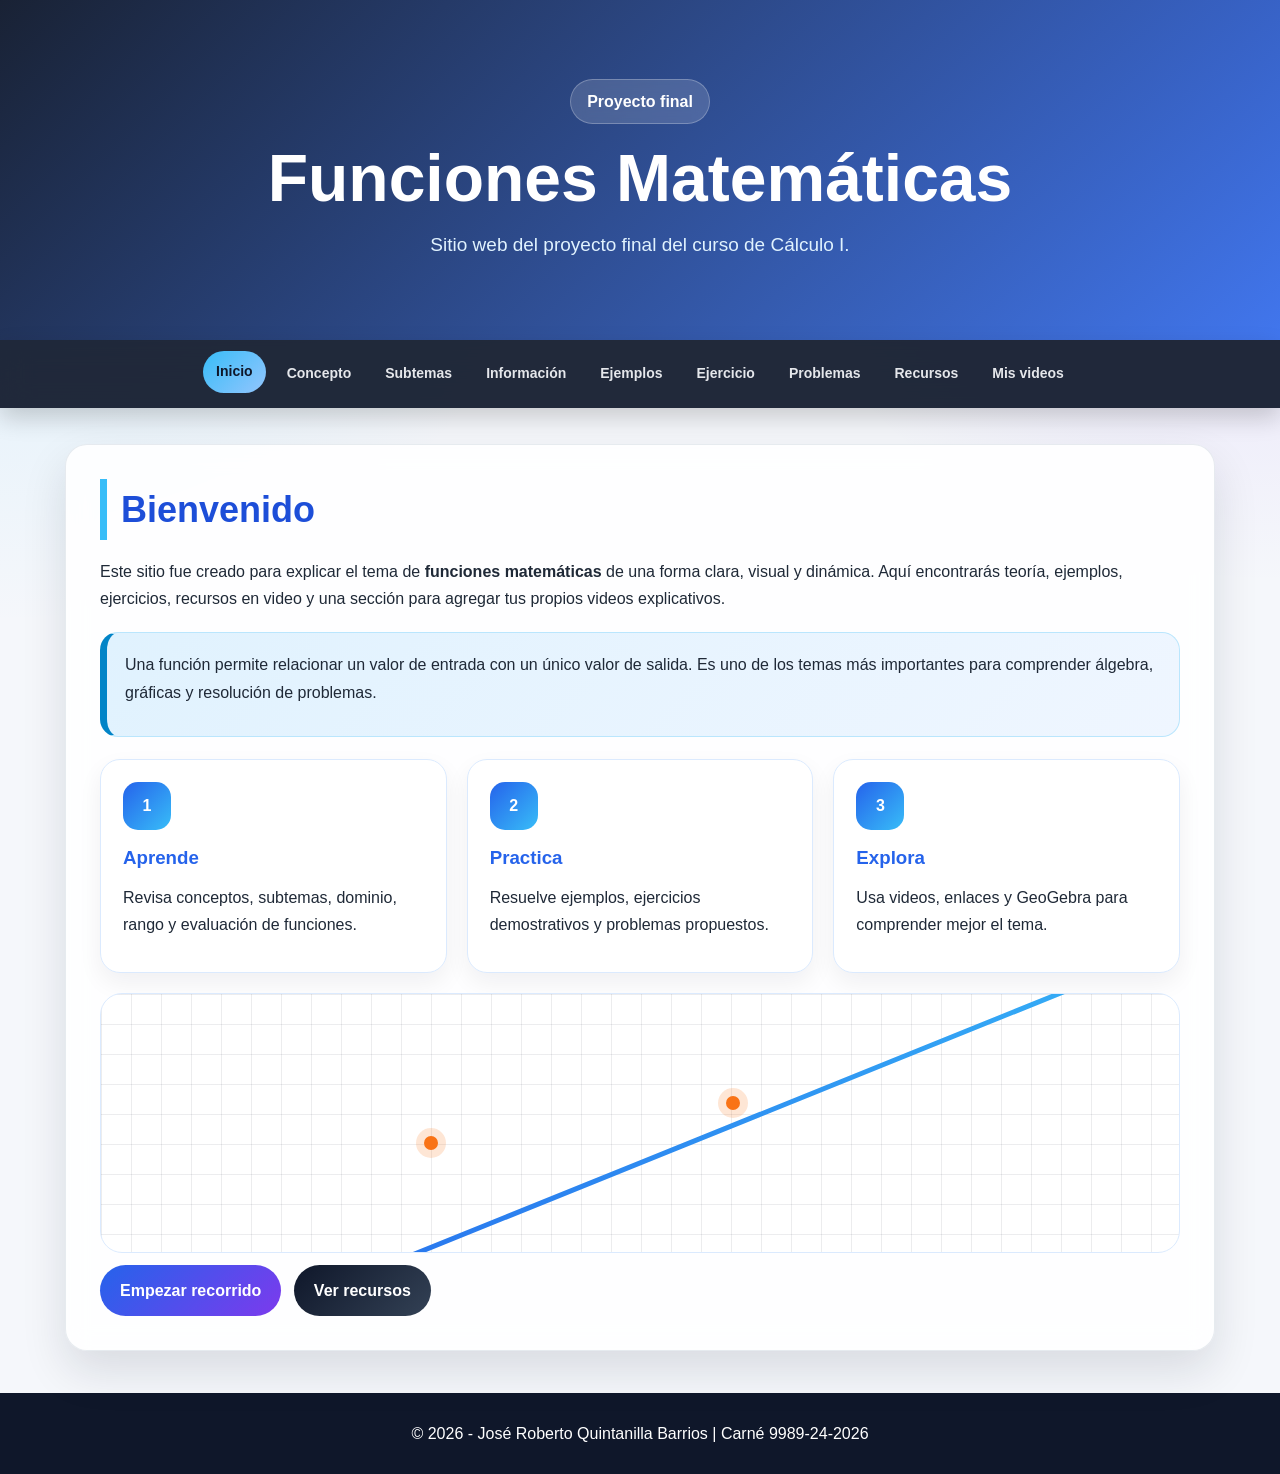
==== index.html @ 006b3ef7 "Add files via upload" ====
<!DOCTYPE html>
<html lang="es">
<head>
  <meta charset="UTF-8">
  <meta name="viewport" content="width=device-width, initial-scale=1.0">
  <title>Funciones Matemáticas</title>
  <link rel="stylesheet" href="style.css">
</head>
<body>

<header class="hero">
  <div class="hero-content">
    <span class="badge">Proyecto final</span>
    <h1>Funciones Matemáticas</h1>
    <p>Sitio web del proyecto final del curso de Cálculo I.</p>
  </div>
</header>


<nav class="navbar">
  <div class="nav-container">
    <a class="active" href="index.html">Inicio</a>
    <a href="concepto.html">Concepto</a>
    <a href="subtemas.html">Subtemas</a>
    <a href="informacion.html">Información</a>
    <a href="ejemplos.html">Ejemplos</a>
    <a href="ejercicio.html">Ejercicio</a>
    <a href="problemas.html">Problemas</a>
    <a href="recursos.html">Recursos</a>
    <a href="mis-videos.html">Mis videos</a>
  </div>
</nav>


<main class="container">

<section class="page-card">
  <h2>Bienvenido</h2>
  <p>
    Este sitio fue creado para explicar el tema de <strong>funciones matemáticas</strong> de una forma clara,
    visual y dinámica. Aquí encontrarás teoría, ejemplos, ejercicios, recursos en video y una sección
    para agregar tus propios videos explicativos.
  </p>

  <div class="highlight float-animation">
    <p>
      Una función permite relacionar un valor de entrada con un único valor de salida.
      Es uno de los temas más importantes para comprender álgebra, gráficas y resolución de problemas.
    </p>
  </div>

  <div class="grid">
    <div class="card">
      <div class="icon">1</div>
      <h3>Aprende</h3>
      <p>Revisa conceptos, subtemas, dominio, rango y evaluación de funciones.</p>
    </div>
    <div class="card">
      <div class="icon">2</div>
      <h3>Practica</h3>
      <p>Resuelve ejemplos, ejercicios demostrativos y problemas propuestos.</p>
    </div>
    <div class="card">
      <div class="icon">3</div>
      <h3>Explora</h3>
      <p>Usa videos, enlaces y GeoGebra para comprender mejor el tema.</p>
    </div>
  </div>

  <div class="graph-card">
    <div class="line"></div>
    <div class="point p1"></div>
    <div class="point p2"></div>
  </div>

  <a href="concepto.html" class="btn">Empezar recorrido</a>
  <a href="recursos.html" class="btn btn-secondary">Ver recursos</a>
</section>

</main>

<footer>
  <p>&copy; 2026 - José Roberto Quintanilla Barrios | Carné 9989-24-2026</p>
</footer>

<script src="script.js"></script>
</body>
</html>
---- style.css ----
:root{
  --bg:#f5f7fb;
  --dark:#0f172a;
  --dark-2:#111827;
  --text:#1f2937;
  --muted:#64748b;
  --primary:#2563eb;
  --primary-2:#1d4ed8;
  --cyan:#38bdf8;
  --purple:#7c3aed;
  --green:#10b981;
  --orange:#f97316;
  --red:#ef4444;
  --white:#ffffff;
  --card:#ffffff;
  --soft:#eef6ff;
  --shadow:0 20px 45px rgba(15,23,42,.12);
  --radius:22px;
}

*{margin:0;padding:0;box-sizing:border-box}

html{scroll-behavior:smooth}

body{
  font-family: "Segoe UI", Arial, sans-serif;
  background:
    radial-gradient(circle at top left, rgba(56,189,248,.18), transparent 32%),
    radial-gradient(circle at top right, rgba(124,58,237,.16), transparent 30%),
    var(--bg);
  color:var(--text);
  line-height:1.7;
}

a{color:inherit}

.hero{
  min-height:340px;
  display:grid;
  place-items:center;
  text-align:center;
  padding:70px 20px;
  color:var(--white);
  background:
    linear-gradient(135deg, rgba(15,23,42,.95), rgba(37,99,235,.86)),
    url("https://images.unsplash.com/photo-1635070041078-e363dbe005cb?auto=format&fit=crop&w=1600&q=80");
  background-size:cover;
  background-position:center;
}

.hero-content{
  max-width:950px;
  animation:fadeDown .9s ease;
}

.badge{
  display:inline-block;
  background:rgba(255,255,255,.15);
  border:1px solid rgba(255,255,255,.25);
  padding:8px 16px;
  border-radius:999px;
  margin-bottom:18px;
  backdrop-filter:blur(8px);
  font-weight:700;
}

.hero h1{
  font-size:clamp(34px, 6vw, 66px);
  line-height:1.1;
  margin-bottom:14px;
}

.hero p{
  font-size:19px;
  color:#e0f2fe;
  max-width:760px;
  margin:auto;
}

.navbar{
  position:sticky;
  top:0;
  z-index:100;
  background:rgba(15,23,42,.92);
  backdrop-filter:blur(14px);
  box-shadow:0 10px 25px rgba(0,0,0,.18);
}

.nav-container{
  max-width:1200px;
  margin:auto;
  display:flex;
  flex-wrap:wrap;
  justify-content:center;
  gap:8px;
  padding:13px;
}

.navbar a{
  text-decoration:none;
  color:#e5e7eb;
  font-weight:700;
  font-size:14px;
  padding:9px 13px;
  border-radius:999px;
  transition:.25s;
}

.navbar a:hover,.navbar a.active{
  background:linear-gradient(135deg,var(--cyan),#93c5fd);
  color:var(--dark);
  transform:translateY(-2px);
}

.container{
  width:92%;
  max-width:1150px;
  margin:36px auto;
}

.page-card{
  background:rgba(255,255,255,.88);
  backdrop-filter:blur(12px);
  border:1px solid rgba(148,163,184,.22);
  border-radius:var(--radius);
  padding:34px;
  box-shadow:var(--shadow);
  animation:fadeUp .8s ease;
}

.page-card h2{
  color:var(--primary-2);
  font-size:clamp(26px, 4vw, 36px);
  margin-bottom:18px;
  border-left:7px solid var(--cyan);
  padding-left:14px;
}

.page-card h3{
  color:var(--dark);
  margin:24px 0 10px;
}

.page-card p{margin-bottom:12px}
ul,ol{margin:12px 0 0 26px}
li{margin-bottom:8px}

.highlight{
  background:linear-gradient(135deg,#e0f2fe,#eff6ff);
  border:1px solid #bae6fd;
  border-left:7px solid #0284c7;
  border-radius:18px;
  padding:18px;
  margin:20px 0;
}

.formula{
  background:linear-gradient(135deg,#eef2ff,#dbeafe);
  color:#1e3a8a;
  border:1px solid #bfdbfe;
  border-radius:18px;
  padding:18px;
  margin:18px 0;
  text-align:center;
  font-size:23px;
  font-weight:900;
  letter-spacing:.3px;
}

.grid{
  display:grid;
  grid-template-columns:repeat(auto-fit,minmax(235px,1fr));
  gap:20px;
  margin-top:22px;
}

.card{
  background:var(--card);
  border:1px solid #dbeafe;
  border-radius:20px;
  padding:22px;
  box-shadow:0 10px 25px rgba(15,23,42,.06);
  transition:.28s;
}

.card:hover{
  transform:translateY(-8px) scale(1.01);
  box-shadow:var(--shadow);
}

.card h3{color:var(--primary);margin-top:0}

.icon{
  width:48px;
  height:48px;
  display:grid;
  place-items:center;
  border-radius:15px;
  background:linear-gradient(135deg,var(--primary),var(--cyan));
  color:white;
  font-weight:900;
  margin-bottom:12px;
}

.table-container{overflow-x:auto;margin-top:18px}

table{
  width:100%;
  border-collapse:collapse;
  background:var(--white);
  border-radius:14px;
  overflow:hidden;
}

th,td{
  border:1px solid #cbd5e1;
  padding:13px;
  text-align:left;
}

th{background:var(--primary);color:white}
tr:nth-child(even){background:#f8fafc}

.example-box{
  background:#ecfdf5;
  border-left:7px solid var(--green);
  border-radius:18px;
  padding:20px;
  margin-top:20px;
}

.problem-box{
  background:#fff7ed;
  border-left:7px solid var(--orange);
  border-radius:18px;
  padding:20px;
  margin-top:20px;
}

.steps{margin-top:20px}

.step{
  background:#f8fafc;
  border-left:6px solid var(--primary);
  border-radius:16px;
  padding:18px;
  margin-bottom:15px;
  transition:.25s;
}

.step:hover{transform:translateX(5px);box-shadow:0 12px 25px rgba(15,23,42,.08)}

.btn{
  display:inline-block;
  background:linear-gradient(135deg,var(--primary),var(--purple));
  color:white;
  padding:12px 20px;
  border-radius:999px;
  text-decoration:none;
  font-weight:800;
  margin:12px 8px 0 0;
  border:none;
  cursor:pointer;
  transition:.25s;
}

.btn:hover{transform:translateY(-3px);box-shadow:0 12px 26px rgba(37,99,235,.25)}
.btn-secondary{background:linear-gradient(135deg,var(--dark),#334155)}
.btn-green{background:linear-gradient(135deg,var(--green),#059669)}
.btn-orange{background:linear-gradient(135deg,var(--orange),#ea580c)}

.video-grid{
  display:grid;
  grid-template-columns:repeat(auto-fit,minmax(280px,1fr));
  gap:20px;
  margin-top:22px;
}

.video-card{
  background:white;
  border-radius:20px;
  overflow:hidden;
  border:1px solid #dbeafe;
  box-shadow:0 12px 25px rgba(15,23,42,.08);
  transition:.25s;
}

.video-card:hover{transform:translateY(-7px)}

.video-thumb{
  height:155px;
  background:linear-gradient(135deg,#1d4ed8,#38bdf8);
  display:grid;
  place-items:center;
  color:white;
  font-size:44px;
  font-weight:900;
}

.video-card-content{padding:18px}
.video-card-content h3{margin-top:0;color:var(--primary)}

.upload-box{
  border:2px dashed #60a5fa;
  background:#eff6ff;
  border-radius:22px;
  padding:26px;
  text-align:center;
  margin-top:20px;
}

input[type="file"]{
  margin-top:15px;
  padding:12px;
  background:white;
  border-radius:12px;
  width:100%;
  max-width:460px;
}

.video-preview{
  margin-top:22px;
  display:none;
}

.video-preview video{
  width:100%;
  max-height:430px;
  border-radius:20px;
  box-shadow:var(--shadow);
  background:#000;
}

.carousel{
  margin-top:24px;
  position:relative;
  overflow:hidden;
  border-radius:24px;
  box-shadow:var(--shadow);
  background:white;
}

.carousel-track{
  display:flex;
  transition:transform .45s ease;
}

.slide{
  min-width:100%;
  padding:34px;
  min-height:280px;
  display:grid;
  align-items:center;
  background:
    linear-gradient(135deg,rgba(37,99,235,.92),rgba(124,58,237,.88)),
    radial-gradient(circle at top right,rgba(56,189,248,.45),transparent 32%);
  color:white;
}

.slide h3{
  color:white;
  font-size:30px;
  margin-bottom:10px;
}

.slide .formula{
  background:rgba(255,255,255,.18);
  color:white;
  border:1px solid rgba(255,255,255,.25);
}

.carousel-controls{
  display:flex;
  justify-content:space-between;
  gap:10px;
  padding:14px;
  background:white;
}

.carousel-controls button{
  border:0;
  border-radius:999px;
  padding:10px 16px;
  color:white;
  background:var(--dark);
  cursor:pointer;
  font-weight:800;
}

.quiz-box{
  background:#f8fafc;
  border-radius:20px;
  padding:22px;
  border:1px solid #dbeafe;
  margin-top:20px;
}

.option{
  display:block;
  width:100%;
  text-align:left;
  margin:10px 0;
  padding:13px 15px;
  border-radius:14px;
  border:1px solid #cbd5e1;
  background:white;
  cursor:pointer;
  font-weight:700;
  transition:.2s;
}

.option:hover{background:#e0f2fe}
.feedback{font-weight:900;margin-top:14px}

.graph-card{
  height:260px;
  background:
    linear-gradient(90deg,rgba(15,23,42,.08) 1px,transparent 1px),
    linear-gradient(rgba(15,23,42,.08) 1px,transparent 1px),
    white;
  background-size:30px 30px;
  border-radius:22px;
  border:1px solid #dbeafe;
  margin-top:20px;
  position:relative;
  overflow:hidden;
}

.line{
  position:absolute;
  width:120%;
  height:5px;
  background:linear-gradient(90deg,var(--primary),var(--cyan));
  transform:rotate(-22deg);
  left:-30px;
  top:135px;
  border-radius:999px;
  animation:drawLine 1.2s ease;
}

.point{
  position:absolute;
  width:14px;
  height:14px;
  background:var(--orange);
  border-radius:50%;
  box-shadow:0 0 0 8px rgba(249,115,22,.18);
  animation:pulse 1.6s infinite;
}

.p1{left:30%;top:142px}
.p2{left:58%;top:102px}

footer{
  background:var(--dark);
  color:white;
  text-align:center;
  padding:27px;
  margin-top:42px;
}

@keyframes fadeUp{
  from{opacity:0;transform:translateY(35px)}
  to{opacity:1;transform:translateY(0)}
}

@keyframes fadeDown{
  from{opacity:0;transform:translateY(-35px)}
  to{opacity:1;transform:translateY(0)}
}

@keyframes drawLine{
  from{width:0}
  to{width:120%}
}

@keyframes pulse{
  0%,100%{transform:scale(1)}
  50%{transform:scale(1.25)}
}

.float-animation{animation:float 3s ease-in-out infinite}

@keyframes float{
  0%,100%{transform:translateY(0)}
  50%{transform:translateY(-8px)}
}

@media(max-width:760px){
  .hero{min-height:300px}
  .page-card{padding:24px}
  .slide{padding:24px;min-height:330px}
  .slide h3{font-size:24px}
  .navbar a{font-size:13px}
}
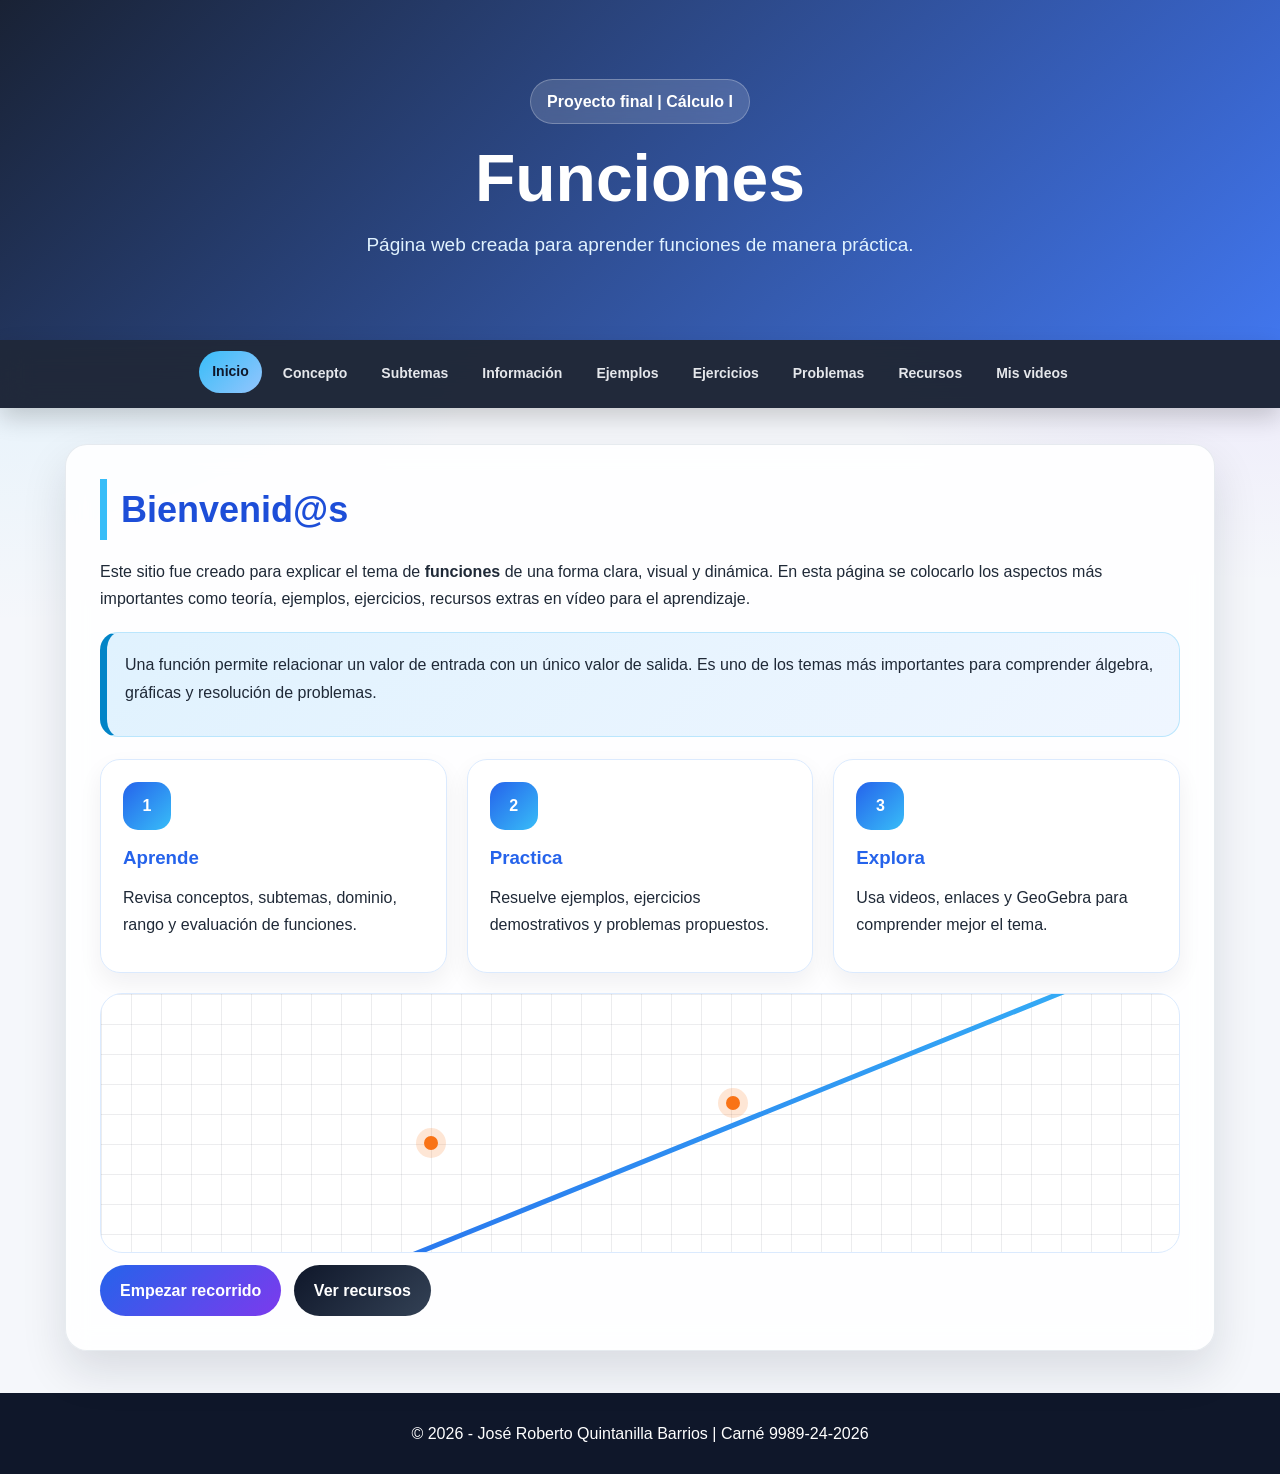
==== commit 5febe0be: "Add files via upload" ====
--- a/index.html
+++ b/index.html
@@ -3,16 +3,16 @@
 <head>
   <meta charset="UTF-8">
   <meta name="viewport" content="width=device-width, initial-scale=1.0">
-  <title>Funciones Matemáticas</title>
+  <title>Funciones</title>
   <link rel="stylesheet" href="style.css">
 </head>
 <body>
 
 <header class="hero">
   <div class="hero-content">
-    <span class="badge">Proyecto final</span>
-    <h1>Funciones Matemáticas</h1>
-    <p>Sitio web del proyecto final del curso de Cálculo I.</p>
+    <span class="badge">Proyecto final | Cálculo I</span>
+    <h1>Funciones</h1>
+    <p>Página web creada para aprender funciones de manera práctica.</p>
   </div>
 </header>
 
@@ -24,7 +24,7 @@
     <a href="subtemas.html">Subtemas</a>
     <a href="informacion.html">Información</a>
     <a href="ejemplos.html">Ejemplos</a>
-    <a href="ejercicio.html">Ejercicio</a>
+    <a href="ejercicio.html">Ejercicios</a>
     <a href="problemas.html">Problemas</a>
     <a href="recursos.html">Recursos</a>
     <a href="mis-videos.html">Mis videos</a>
@@ -35,11 +35,10 @@
 <main class="container">
 
 <section class="page-card">
-  <h2>Bienvenido</h2>
+  <h2>Bienvenid@s</h2>
   <p>
-    Este sitio fue creado para explicar el tema de <strong>funciones matemáticas</strong> de una forma clara,
-    visual y dinámica. Aquí encontrarás teoría, ejemplos, ejercicios, recursos en video y una sección
-    para agregar tus propios videos explicativos.
+    Este sitio fue creado para explicar el tema de <strong>funciones</strong> de una forma clara,
+    visual y dinámica. En esta página se colocarlo los aspectos más importantes como teoría, ejemplos, ejercicios, recursos extras en vídeo para el aprendizaje.
   </p>
 
   <div class="highlight float-animation">
--- a/style.css
+++ b/style.css
@@ -270,6 +270,78 @@
 .btn-green{background:linear-gradient(135deg,var(--green),#059669)}
 .btn-orange{background:linear-gradient(135deg,var(--orange),#ea580c)}
 
+.btn-youtube{
+  background: linear-gradient(135deg, #ff0000, #cc0000);
+}
+
+.btn-geogebra{
+  background: linear-gradient(135deg, #00b4d8, #0077b6);
+}
+
+.btn-desmos{
+  background: linear-gradient(135deg, #10b981, #059669);
+}
+
+.btn-symbolab{
+  background: linear-gradient(135deg, #7c3aed, #5b21b6);
+}
+
+/* =========================
+   BOTONES PERSONALIZADOS
+========================= */
+
+.btn-youtube{
+  background: linear-gradient(135deg, #ff0000, #cc0000);
+}
+
+.btn-youtube:hover{
+  box-shadow: 0 12px 25px rgba(255, 0, 0, 0.35);
+}
+
+.btn-geogebra{
+  background: linear-gradient(135deg, #00b4d8, #0077b6);
+}
+
+.btn-geogebra:hover{
+  box-shadow: 0 12px 25px rgba(0, 180, 216, 0.35);
+}
+
+.btn-desmos{
+  background: linear-gradient(135deg, #10b981, #059669);
+}
+
+.btn-desmos:hover{
+  box-shadow: 0 12px 25px rgba(16, 185, 129, 0.35);
+}
+
+.btn-symbolab{
+  background: linear-gradient(135deg, #7c3aed, #5b21b6);
+}
+
+.btn-symbolab:hover{
+  box-shadow: 0 12px 25px rgba(124, 58, 237, 0.35);
+}
+
+/* =========================
+   TARJETAS PERSONALIZADAS
+========================= */
+
+.card-youtube{
+  border-top: 6px solid #ff0000;
+}
+
+.card-geogebra{
+  border-top: 6px solid #00b4d8;
+}
+
+.card-desmos{
+  border-top: 6px solid #10b981;
+}
+
+.card-symbolab{
+  border-top: 6px solid #7c3aed;
+}
+
 .video-grid{
   display:grid;
   grid-template-columns:repeat(auto-fit,minmax(280px,1fr));
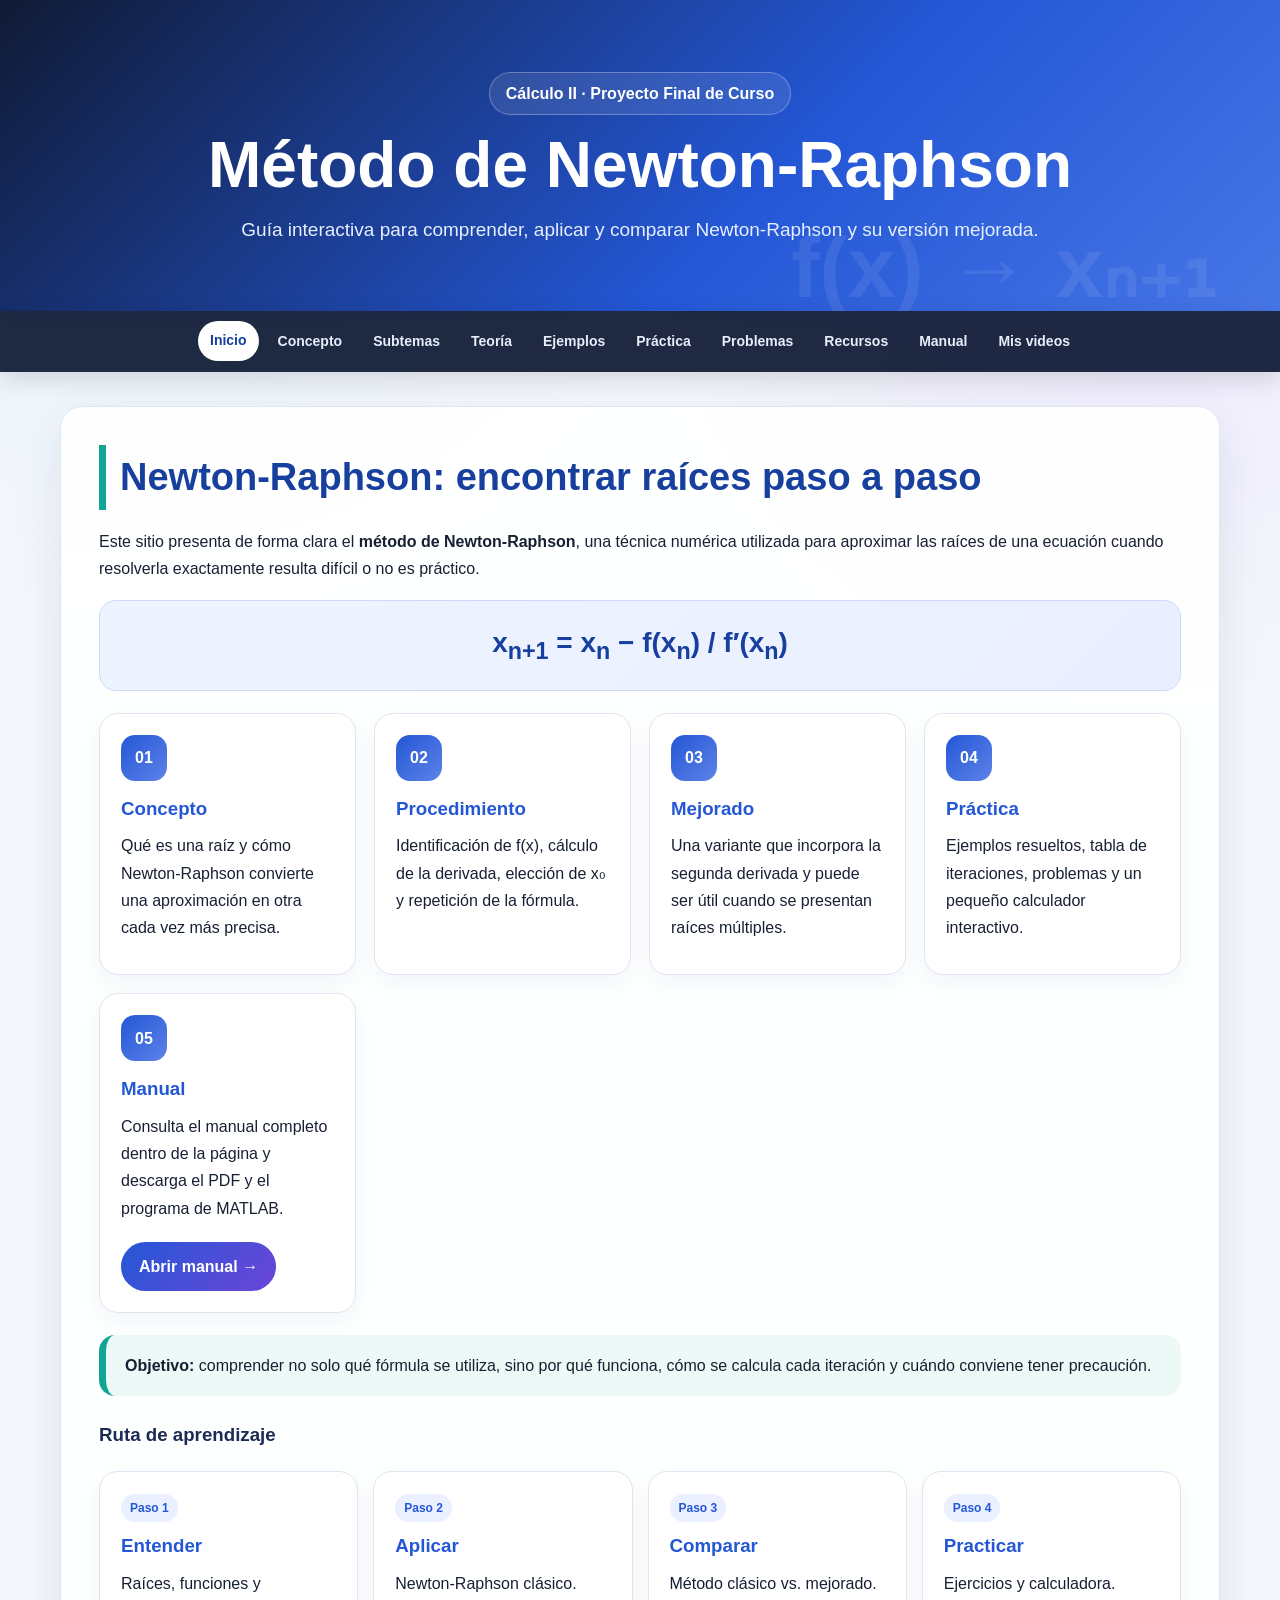
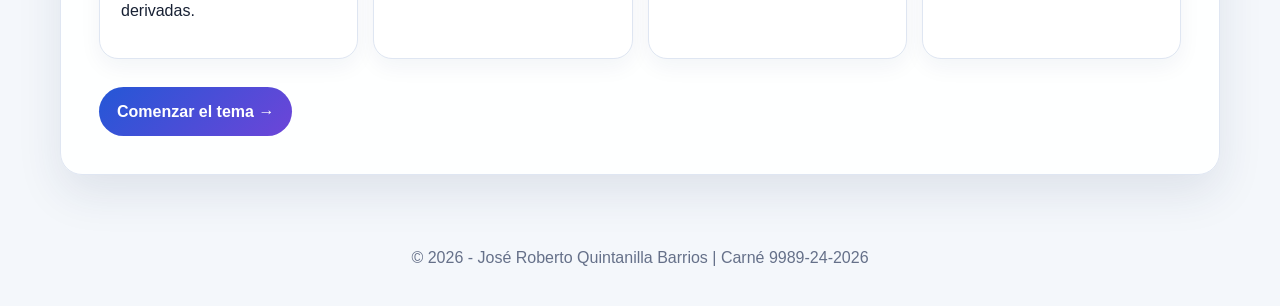
==== commit 2a6676a8: "Add files via upload" ====
--- a/index.html
+++ b/index.html
@@ -1,87 +1,30 @@
 <!DOCTYPE html>
-<html lang="es">
-<head>
-  <meta charset="UTF-8">
-  <meta name="viewport" content="width=device-width, initial-scale=1.0">
-  <title>Funciones</title>
-  <link rel="stylesheet" href="style.css">
-</head>
+<html lang="es"><head><meta charset="UTF-8"><meta name="viewport" content="width=device-width, initial-scale=1.0">
+<title>Newton-Raphson | Inicio</title><link rel="stylesheet" href="style.css"></head>
 <body>
-
-<header class="hero">
-  <div class="hero-content">
-    <span class="badge">Proyecto final | Cálculo I</span>
-    <h1>Funciones</h1>
-    <p>Página web creada para aprender funciones de manera práctica.</p>
-  </div>
-</header>
-
-
-<nav class="navbar">
-  <div class="nav-container">
-    <a class="active" href="index.html">Inicio</a>
-    <a href="concepto.html">Concepto</a>
-    <a href="subtemas.html">Subtemas</a>
-    <a href="informacion.html">Información</a>
-    <a href="ejemplos.html">Ejemplos</a>
-    <a href="ejercicio.html">Ejercicios</a>
-    <a href="problemas.html">Problemas</a>
-    <a href="recursos.html">Recursos</a>
-    <a href="mis-videos.html">Mis videos</a>
-  </div>
-</nav>
-
-
-<main class="container">
-
-<section class="page-card">
-  <h2>Bienvenid@s</h2>
-  <p>
-    Este sitio fue creado para explicar el tema de <strong>funciones</strong> de una forma clara,
-    visual y dinámica. En esta página se colocarlo los aspectos más importantes como teoría, ejemplos, ejercicios, recursos extras en vídeo para el aprendizaje.
-  </p>
-
-  <div class="highlight float-animation">
-    <p>
-      Una función permite relacionar un valor de entrada con un único valor de salida.
-      Es uno de los temas más importantes para comprender álgebra, gráficas y resolución de problemas.
-    </p>
-  </div>
-
-  <div class="grid">
-    <div class="card">
-      <div class="icon">1</div>
-      <h3>Aprende</h3>
-      <p>Revisa conceptos, subtemas, dominio, rango y evaluación de funciones.</p>
-    </div>
-    <div class="card">
-      <div class="icon">2</div>
-      <h3>Practica</h3>
-      <p>Resuelve ejemplos, ejercicios demostrativos y problemas propuestos.</p>
-    </div>
-    <div class="card">
-      <div class="icon">3</div>
-      <h3>Explora</h3>
-      <p>Usa videos, enlaces y GeoGebra para comprender mejor el tema.</p>
-    </div>
-  </div>
-
-  <div class="graph-card">
-    <div class="line"></div>
-    <div class="point p1"></div>
-    <div class="point p2"></div>
-  </div>
-
-  <a href="concepto.html" class="btn">Empezar recorrido</a>
-  <a href="recursos.html" class="btn btn-secondary">Ver recursos</a>
-</section>
-
-</main>
-
-<footer>
-  <p>&copy; 2026 - José Roberto Quintanilla Barrios | Carné 9989-24-2026</p>
-</footer>
-
-<script src="script.js"></script>
-</body>
-</html>
+<header class="hero"><div class="hero-content"><span class="badge">Cálculo II · Proyecto Final de Curso</span>
+<h1>Método de Newton-Raphson</h1><p>Guía interactiva para comprender, aplicar y comparar Newton-Raphson y su versión mejorada.</p></div></header>
+<nav class="navbar"><div class="nav-container"><a class="active" href="index.html">Inicio</a><a class="" href="concepto.html">Concepto</a><a class="" href="subtemas.html">Subtemas</a><a class="" href="informacion.html">Teoría</a><a class="" href="ejemplos.html">Ejemplos</a><a class="" href="ejercicio.html">Práctica</a><a class="" href="problemas.html">Problemas</a><a class="" href="recursos.html">Recursos</a><a class="" href="manual.html">Manual</a><a class="" href="mis-videos.html">Mis videos</a></div></nav>
+<main class="container"><section class="page-card">
+<h2>Newton-Raphson: encontrar raíces paso a paso</h2>
+<p>Este sitio presenta de forma clara el <strong>método de Newton-Raphson</strong>, una técnica numérica utilizada para aproximar las raíces de una ecuación cuando resolverla exactamente resulta difícil o no es práctico.</p>
+<div class="formula">x<sub>n+1</sub> = x<sub>n</sub> − f(x<sub>n</sub>) / f′(x<sub>n</sub>)</div>
+<div class="grid">
+<div class="card"><div class="icon">01</div><h3>Concepto</h3><p>Qué es una raíz y cómo Newton-Raphson convierte una aproximación en otra cada vez más precisa.</p></div>
+<div class="card"><div class="icon">02</div><h3>Procedimiento</h3><p>Identificación de f(x), cálculo de la derivada, elección de x₀ y repetición de la fórmula.</p></div>
+<div class="card"><div class="icon">03</div><h3>Mejorado</h3><p>Una variante que incorpora la segunda derivada y puede ser útil cuando se presentan raíces múltiples.</p></div>
+<div class="card"><div class="icon">04</div><h3>Práctica</h3><p>Ejemplos resueltos, tabla de iteraciones, problemas y un pequeño calculador interactivo.</p></div>
+<div class="card"><div class="icon">05</div><h3>Manual</h3><p>Consulta el manual completo dentro de la página y descarga el PDF y el programa de MATLAB.</p><a class="btn" href="manual.html">Abrir manual →</a></div>
+</div>
+<div class="highlight"><strong>Objetivo:</strong> comprender no solo qué fórmula se utiliza, sino por qué funciona, cómo se calcula cada iteración y cuándo conviene tener precaución.</div>
+<h3>Ruta de aprendizaje</h3>
+<div class="timeline">
+<div class="card"><span class="badge-mini">Paso 1</span><h3>Entender</h3><p>Raíces, funciones y derivadas.</p></div>
+<div class="card"><span class="badge-mini">Paso 2</span><h3>Aplicar</h3><p>Newton-Raphson clásico.</p></div>
+<div class="card"><span class="badge-mini">Paso 3</span><h3>Comparar</h3><p>Método clásico vs. mejorado.</p></div>
+<div class="card"><span class="badge-mini">Paso 4</span><h3>Practicar</h3><p>Ejercicios y calculadora.</p></div>
+</div>
+<a class="btn" href="concepto.html">Comenzar el tema →</a>
+</section></main>
+<footer><p>&copy; 2026 - José Roberto Quintanilla Barrios | Carné 9989-24-2026</p></footer>
+<script src="script.js"></script></body></html>
--- a/style.css
+++ b/style.css
@@ -1,568 +1,68 @@
 
 :root{
-  --bg:#f5f7fb;
-  --dark:#0f172a;
-  --dark-2:#111827;
-  --text:#1f2937;
-  --muted:#64748b;
-  --primary:#2563eb;
-  --primary-2:#1d4ed8;
-  --cyan:#38bdf8;
-  --purple:#7c3aed;
-  --green:#10b981;
-  --orange:#f97316;
-  --red:#ef4444;
-  --white:#ffffff;
-  --card:#ffffff;
-  --soft:#eef6ff;
-  --shadow:0 20px 45px rgba(15,23,42,.12);
-  --radius:22px;
+ --bg:#f4f7fb;--surface:#fff;--ink:#172033;--muted:#5b667a;
+ --primary:#2457d6;--primary2:#173f9d;--accent:#12a594;--violet:#6d45d8;
+ --orange:#ed8a22;--danger:#d64545;--line:#dfe6f2;--soft:#eef4ff;
+ --shadow:0 18px 45px rgba(27,48,89,.10);--radius:22px;
 }
-
-*{margin:0;padding:0;box-sizing:border-box}
-
+*{box-sizing:border-box;margin:0;padding:0}
 html{scroll-behavior:smooth}
-
-body{
-  font-family: "Segoe UI", Arial, sans-serif;
-  background:
-    radial-gradient(circle at top left, rgba(56,189,248,.18), transparent 32%),
-    radial-gradient(circle at top right, rgba(124,58,237,.16), transparent 30%),
-    var(--bg);
-  color:var(--text);
-  line-height:1.7;
-}
-
+body{font-family:"Segoe UI",Arial,sans-serif;color:var(--ink);background:
+radial-gradient(circle at 10% 0%,#e8f3ff 0,transparent 28%),radial-gradient(circle at 90% 10%,#eee9ff 0,transparent 25%),var(--bg);line-height:1.7}
 a{color:inherit}
-
-.hero{
-  min-height:340px;
-  display:grid;
-  place-items:center;
-  text-align:center;
-  padding:70px 20px;
-  color:var(--white);
-  background:
-    linear-gradient(135deg, rgba(15,23,42,.95), rgba(37,99,235,.86)),
-    url("https://images.unsplash.com/photo-1635070041078-e363dbe005cb?auto=format&fit=crop&w=1600&q=80");
-  background-size:cover;
-  background-position:center;
-}
-
-.hero-content{
-  max-width:950px;
-  animation:fadeDown .9s ease;
-}
-
-.badge{
-  display:inline-block;
-  background:rgba(255,255,255,.15);
-  border:1px solid rgba(255,255,255,.25);
-  padding:8px 16px;
-  border-radius:999px;
-  margin-bottom:18px;
-  backdrop-filter:blur(8px);
-  font-weight:700;
-}
-
-.hero h1{
-  font-size:clamp(34px, 6vw, 66px);
-  line-height:1.1;
-  margin-bottom:14px;
-}
-
-.hero p{
-  font-size:19px;
-  color:#e0f2fe;
-  max-width:760px;
-  margin:auto;
-}
-
-.navbar{
-  position:sticky;
-  top:0;
-  z-index:100;
-  background:rgba(15,23,42,.92);
-  backdrop-filter:blur(14px);
-  box-shadow:0 10px 25px rgba(0,0,0,.18);
-}
-
-.nav-container{
-  max-width:1200px;
-  margin:auto;
-  display:flex;
-  flex-wrap:wrap;
-  justify-content:center;
-  gap:8px;
-  padding:13px;
-}
-
-.navbar a{
-  text-decoration:none;
-  color:#e5e7eb;
-  font-weight:700;
-  font-size:14px;
-  padding:9px 13px;
-  border-radius:999px;
-  transition:.25s;
-}
-
-.navbar a:hover,.navbar a.active{
-  background:linear-gradient(135deg,var(--cyan),#93c5fd);
-  color:var(--dark);
-  transform:translateY(-2px);
-}
-
-.container{
-  width:92%;
-  max-width:1150px;
-  margin:36px auto;
-}
-
-.page-card{
-  background:rgba(255,255,255,.88);
-  backdrop-filter:blur(12px);
-  border:1px solid rgba(148,163,184,.22);
-  border-radius:var(--radius);
-  padding:34px;
-  box-shadow:var(--shadow);
-  animation:fadeUp .8s ease;
-}
-
-.page-card h2{
-  color:var(--primary-2);
-  font-size:clamp(26px, 4vw, 36px);
-  margin-bottom:18px;
-  border-left:7px solid var(--cyan);
-  padding-left:14px;
-}
-
-.page-card h3{
-  color:var(--dark);
-  margin:24px 0 10px;
-}
-
+.hero{padding:72px 20px 64px;color:#fff;text-align:center;background:linear-gradient(135deg,#101a35,#2457d6 60%,#4776e6);position:relative;overflow:hidden}
+.hero:after{content:"f(x)  →  xₙ₊₁";position:absolute;right:5%;bottom:-30px;font-size:85px;font-weight:900;opacity:.08}
+.hero-content{max-width:980px;margin:auto;position:relative;z-index:1}
+.badge{display:inline-block;padding:7px 16px;border:1px solid #ffffff45;border-radius:999px;background:#ffffff18;font-weight:800;margin-bottom:16px}
+.hero h1{font-size:clamp(35px,6vw,64px);line-height:1.08;margin-bottom:14px}
+.hero p{font-size:19px;color:#e7efff;max-width:820px;margin:auto}
+.navbar{position:sticky;top:0;z-index:20;background:#101a35ee;backdrop-filter:blur(12px);box-shadow:0 8px 24px #0002}
+.nav-container{max-width:1250px;margin:auto;display:flex;justify-content:center;flex-wrap:wrap;gap:7px;padding:11px}
+.navbar a{text-decoration:none;color:#e8edfa;font-size:14px;font-weight:750;padding:8px 12px;border-radius:999px;transition:.2s}
+.navbar a:hover,.navbar a.active{background:#fff;color:#173f9d;transform:translateY(-1px)}
+.container{width:92%;max-width:1160px;margin:34px auto}
+.page-card{background:#fffffff2;border:1px solid var(--line);border-radius:var(--radius);padding:clamp(22px,4vw,38px);box-shadow:var(--shadow)}
+.page-card h2{font-size:clamp(27px,4vw,38px);color:var(--primary2);border-left:7px solid var(--accent);padding-left:14px;margin-bottom:18px}
+.page-card h3{margin:23px 0 9px;color:#1b2b55}
 .page-card p{margin-bottom:12px}
-ul,ol{margin:12px 0 0 26px}
-li{margin-bottom:8px}
-
-.highlight{
-  background:linear-gradient(135deg,#e0f2fe,#eff6ff);
-  border:1px solid #bae6fd;
-  border-left:7px solid #0284c7;
-  border-radius:18px;
-  padding:18px;
-  margin:20px 0;
-}
-
-.formula{
-  background:linear-gradient(135deg,#eef2ff,#dbeafe);
-  color:#1e3a8a;
-  border:1px solid #bfdbfe;
-  border-radius:18px;
-  padding:18px;
-  margin:18px 0;
-  text-align:center;
-  font-size:23px;
-  font-weight:900;
-  letter-spacing:.3px;
-}
-
-.grid{
-  display:grid;
-  grid-template-columns:repeat(auto-fit,minmax(235px,1fr));
-  gap:20px;
-  margin-top:22px;
-}
-
-.card{
-  background:var(--card);
-  border:1px solid #dbeafe;
-  border-radius:20px;
-  padding:22px;
-  box-shadow:0 10px 25px rgba(15,23,42,.06);
-  transition:.28s;
-}
-
-.card:hover{
-  transform:translateY(-8px) scale(1.01);
-  box-shadow:var(--shadow);
-}
-
-.card h3{color:var(--primary);margin-top:0}
-
-.icon{
-  width:48px;
-  height:48px;
-  display:grid;
-  place-items:center;
-  border-radius:15px;
-  background:linear-gradient(135deg,var(--primary),var(--cyan));
-  color:white;
-  font-weight:900;
-  margin-bottom:12px;
-}
-
-.table-container{overflow-x:auto;margin-top:18px}
-
-table{
-  width:100%;
-  border-collapse:collapse;
-  background:var(--white);
-  border-radius:14px;
-  overflow:hidden;
-}
-
-th,td{
-  border:1px solid #cbd5e1;
-  padding:13px;
-  text-align:left;
-}
-
-th{background:var(--primary);color:white}
-tr:nth-child(even){background:#f8fafc}
-
-.example-box{
-  background:#ecfdf5;
-  border-left:7px solid var(--green);
-  border-radius:18px;
-  padding:20px;
-  margin-top:20px;
-}
-
-.problem-box{
-  background:#fff7ed;
-  border-left:7px solid var(--orange);
-  border-radius:18px;
-  padding:20px;
-  margin-top:20px;
-}
-
-.steps{margin-top:20px}
-
-.step{
-  background:#f8fafc;
-  border-left:6px solid var(--primary);
-  border-radius:16px;
-  padding:18px;
-  margin-bottom:15px;
-  transition:.25s;
-}
-
-.step:hover{transform:translateX(5px);box-shadow:0 12px 25px rgba(15,23,42,.08)}
-
-.btn{
-  display:inline-block;
-  background:linear-gradient(135deg,var(--primary),var(--purple));
-  color:white;
-  padding:12px 20px;
-  border-radius:999px;
-  text-decoration:none;
-  font-weight:800;
-  margin:12px 8px 0 0;
-  border:none;
-  cursor:pointer;
-  transition:.25s;
-}
-
-.btn:hover{transform:translateY(-3px);box-shadow:0 12px 26px rgba(37,99,235,.25)}
-.btn-secondary{background:linear-gradient(135deg,var(--dark),#334155)}
-.btn-green{background:linear-gradient(135deg,var(--green),#059669)}
-.btn-orange{background:linear-gradient(135deg,var(--orange),#ea580c)}
-
-.btn-youtube{
-  background: linear-gradient(135deg, #ff0000, #cc0000);
-}
-
-.btn-geogebra{
-  background: linear-gradient(135deg, #00b4d8, #0077b6);
-}
-
-.btn-desmos{
-  background: linear-gradient(135deg, #10b981, #059669);
-}
-
-.btn-symbolab{
-  background: linear-gradient(135deg, #7c3aed, #5b21b6);
-}
-
-/* =========================
-   BOTONES PERSONALIZADOS
-========================= */
-
-.btn-youtube{
-  background: linear-gradient(135deg, #ff0000, #cc0000);
-}
-
-.btn-youtube:hover{
-  box-shadow: 0 12px 25px rgba(255, 0, 0, 0.35);
-}
-
-.btn-geogebra{
-  background: linear-gradient(135deg, #00b4d8, #0077b6);
-}
-
-.btn-geogebra:hover{
-  box-shadow: 0 12px 25px rgba(0, 180, 216, 0.35);
-}
-
-.btn-desmos{
-  background: linear-gradient(135deg, #10b981, #059669);
-}
-
-.btn-desmos:hover{
-  box-shadow: 0 12px 25px rgba(16, 185, 129, 0.35);
-}
-
-.btn-symbolab{
-  background: linear-gradient(135deg, #7c3aed, #5b21b6);
-}
-
-.btn-symbolab:hover{
-  box-shadow: 0 12px 25px rgba(124, 58, 237, 0.35);
-}
-
-/* =========================
-   TARJETAS PERSONALIZADAS
-========================= */
-
-.card-youtube{
-  border-top: 6px solid #ff0000;
-}
-
-.card-geogebra{
-  border-top: 6px solid #00b4d8;
-}
-
-.card-desmos{
-  border-top: 6px solid #10b981;
-}
-
-.card-symbolab{
-  border-top: 6px solid #7c3aed;
-}
-
-.video-grid{
-  display:grid;
-  grid-template-columns:repeat(auto-fit,minmax(280px,1fr));
-  gap:20px;
-  margin-top:22px;
-}
-
-.video-card{
-  background:white;
-  border-radius:20px;
-  overflow:hidden;
-  border:1px solid #dbeafe;
-  box-shadow:0 12px 25px rgba(15,23,42,.08);
-  transition:.25s;
-}
-
-.video-card:hover{transform:translateY(-7px)}
-
-.video-thumb{
-  height:155px;
-  background:linear-gradient(135deg,#1d4ed8,#38bdf8);
-  display:grid;
-  place-items:center;
-  color:white;
-  font-size:44px;
-  font-weight:900;
-}
-
-.video-card-content{padding:18px}
-.video-card-content h3{margin-top:0;color:var(--primary)}
-
-.upload-box{
-  border:2px dashed #60a5fa;
-  background:#eff6ff;
-  border-radius:22px;
-  padding:26px;
-  text-align:center;
-  margin-top:20px;
-}
-
-input[type="file"]{
-  margin-top:15px;
-  padding:12px;
-  background:white;
-  border-radius:12px;
-  width:100%;
-  max-width:460px;
-}
-
-.video-preview{
-  margin-top:22px;
-  display:none;
-}
-
-.video-preview video{
-  width:100%;
-  max-height:430px;
-  border-radius:20px;
-  box-shadow:var(--shadow);
-  background:#000;
-}
-
-.carousel{
-  margin-top:24px;
-  position:relative;
-  overflow:hidden;
-  border-radius:24px;
-  box-shadow:var(--shadow);
-  background:white;
-}
-
-.carousel-track{
-  display:flex;
-  transition:transform .45s ease;
-}
-
-.slide{
-  min-width:100%;
-  padding:34px;
-  min-height:280px;
-  display:grid;
-  align-items:center;
-  background:
-    linear-gradient(135deg,rgba(37,99,235,.92),rgba(124,58,237,.88)),
-    radial-gradient(circle at top right,rgba(56,189,248,.45),transparent 32%);
-  color:white;
-}
-
-.slide h3{
-  color:white;
-  font-size:30px;
-  margin-bottom:10px;
-}
-
-.slide .formula{
-  background:rgba(255,255,255,.18);
-  color:white;
-  border:1px solid rgba(255,255,255,.25);
-}
-
-.carousel-controls{
-  display:flex;
-  justify-content:space-between;
-  gap:10px;
-  padding:14px;
-  background:white;
-}
-
-.carousel-controls button{
-  border:0;
-  border-radius:999px;
-  padding:10px 16px;
-  color:white;
-  background:var(--dark);
-  cursor:pointer;
-  font-weight:800;
-}
-
-.quiz-box{
-  background:#f8fafc;
-  border-radius:20px;
-  padding:22px;
-  border:1px solid #dbeafe;
-  margin-top:20px;
-}
-
-.option{
-  display:block;
-  width:100%;
-  text-align:left;
-  margin:10px 0;
-  padding:13px 15px;
-  border-radius:14px;
-  border:1px solid #cbd5e1;
-  background:white;
-  cursor:pointer;
-  font-weight:700;
-  transition:.2s;
-}
-
-.option:hover{background:#e0f2fe}
-.feedback{font-weight:900;margin-top:14px}
-
-.graph-card{
-  height:260px;
-  background:
-    linear-gradient(90deg,rgba(15,23,42,.08) 1px,transparent 1px),
-    linear-gradient(rgba(15,23,42,.08) 1px,transparent 1px),
-    white;
-  background-size:30px 30px;
-  border-radius:22px;
-  border:1px solid #dbeafe;
-  margin-top:20px;
-  position:relative;
-  overflow:hidden;
-}
-
-.line{
-  position:absolute;
-  width:120%;
-  height:5px;
-  background:linear-gradient(90deg,var(--primary),var(--cyan));
-  transform:rotate(-22deg);
-  left:-30px;
-  top:135px;
-  border-radius:999px;
-  animation:drawLine 1.2s ease;
-}
-
-.point{
-  position:absolute;
-  width:14px;
-  height:14px;
-  background:var(--orange);
-  border-radius:50%;
-  box-shadow:0 0 0 8px rgba(249,115,22,.18);
-  animation:pulse 1.6s infinite;
-}
-
-.p1{left:30%;top:142px}
-.p2{left:58%;top:102px}
-
-footer{
-  background:var(--dark);
-  color:white;
-  text-align:center;
-  padding:27px;
-  margin-top:42px;
-}
-
-@keyframes fadeUp{
-  from{opacity:0;transform:translateY(35px)}
-  to{opacity:1;transform:translateY(0)}
-}
-
-@keyframes fadeDown{
-  from{opacity:0;transform:translateY(-35px)}
-  to{opacity:1;transform:translateY(0)}
-}
-
-@keyframes drawLine{
-  from{width:0}
-  to{width:120%}
-}
-
-@keyframes pulse{
-  0%,100%{transform:scale(1)}
-  50%{transform:scale(1.25)}
-}
-
-.float-animation{animation:float 3s ease-in-out infinite}
-
-@keyframes float{
-  0%,100%{transform:translateY(0)}
-  50%{transform:translateY(-8px)}
-}
-
-@media(max-width:760px){
-  .hero{min-height:300px}
-  .page-card{padding:24px}
-  .slide{padding:24px;min-height:330px}
-  .slide h3{font-size:24px}
-  .navbar a{font-size:13px}
-}
+.muted{color:var(--muted)}
+.grid{display:grid;grid-template-columns:repeat(auto-fit,minmax(230px,1fr));gap:18px;margin:22px 0}
+.card{background:#fff;border:1px solid var(--line);border-radius:19px;padding:21px;box-shadow:0 8px 22px #1b30590d;transition:.22s}
+.card:hover{transform:translateY(-5px);box-shadow:var(--shadow)}
+.card h3{margin:0 0 8px;color:var(--primary)}
+.icon{width:46px;height:46px;border-radius:14px;display:grid;place-items:center;background:linear-gradient(135deg,var(--primary),#5d82e8);color:#fff;font-weight:900;margin-bottom:12px}
+.formula{background:linear-gradient(135deg,#eef4ff,#e9efff);border:1px solid #cbd9fb;border-radius:17px;padding:18px;text-align:center;color:#173f9d;font-size:clamp(20px,3vw,28px);font-weight:850;margin:18px 0;overflow:auto}
+.formula small{display:block;color:var(--muted);font-size:14px;font-weight:600;margin-top:7px}
+.highlight{background:#edf9f6;border-left:7px solid var(--accent);border-radius:16px;padding:17px 19px;margin:20px 0}
+.warning{background:#fff7eb;border-left:7px solid var(--orange);border-radius:16px;padding:17px 19px;margin:20px 0}
+.danger{background:#fff0f0;border-left:7px solid var(--danger);border-radius:16px;padding:17px 19px;margin:20px 0}
+.steps{counter-reset:step;margin:20px 0}
+.step{background:#f8faff;border:1px solid var(--line);border-left:5px solid var(--primary);border-radius:15px;padding:17px;margin:12px 0}
+.step strong{color:var(--primary2)}
+table{width:100%;border-collapse:collapse;background:#fff;overflow:hidden;border-radius:15px}
+th,td{padding:11px 13px;border:1px solid #d8e0ee;text-align:left}
+th{background:#2457d6;color:#fff}
+tr:nth-child(even){background:#f7f9fd}
+.table-container{overflow:auto;margin:18px 0}
+.btn{display:inline-block;border:0;cursor:pointer;text-decoration:none;color:#fff;background:linear-gradient(135deg,var(--primary),var(--violet));padding:11px 18px;border-radius:999px;font-weight:800;margin:8px 7px 0 0;transition:.2s}
+.btn:hover{transform:translateY(-2px);box-shadow:0 10px 22px #2457d633}
+.btn.secondary{background:#25304a}
+.btn.green{background:linear-gradient(135deg,#12a594,#07856f)}
+footer{text-align:center;color:#657089;padding:35px 15px}
+.hero-equation{font-size:clamp(25px,4vw,43px);font-weight:900;margin:20px 0;color:#fff}
+.timeline{display:grid;grid-template-columns:repeat(auto-fit,minmax(190px,1fr));gap:15px;margin:20px 0}
+.timeline .card{position:relative}
+.badge-mini{display:inline-block;font-size:12px;font-weight:800;padding:4px 9px;border-radius:999px;background:#eaf0ff;color:#2457d6;margin-bottom:8px}
+.quiz{border:1px solid var(--line);border-radius:18px;padding:20px;margin:18px 0;background:#fff}
+.option{display:block;width:100%;text-align:left;padding:12px 14px;margin:9px 0;border:1px solid #ccd6e8;border-radius:12px;background:#fff;cursor:pointer;font-weight:650;color:var(--ink)}
+.option:hover{background:#f0f5ff}
+.feedback{font-weight:800;margin-top:12px;min-height:24px}
+.calculator{display:grid;grid-template-columns:1fr 1fr;gap:20px;margin-top:20px}
+.panel{border:1px solid var(--line);border-radius:18px;padding:20px;background:#fbfcff}
+input,select{width:100%;padding:11px 12px;border:1px solid #cbd5e1;border-radius:10px;font:inherit;margin:5px 0 12px;background:#fff}
+label{font-weight:750;display:block}
+.result{background:#eef9f6;border-radius:14px;padding:15px;margin-top:12px;min-height:50px}
+.code{font-family:Consolas,monospace;background:#121a2d;color:#e7efff;border-radius:15px;padding:18px;overflow:auto;white-space:pre-wrap}
+.video-box{background:#111a2d;border-radius:18px;padding:10px}
+video{width:100%;border-radius:12px;max-height:500px}
+@media(max-width:720px){.calculator{grid-template-columns:1fr}.nav-container{justify-content:flex-start}.hero{padding:55px 15px}.container{width:94%}}
